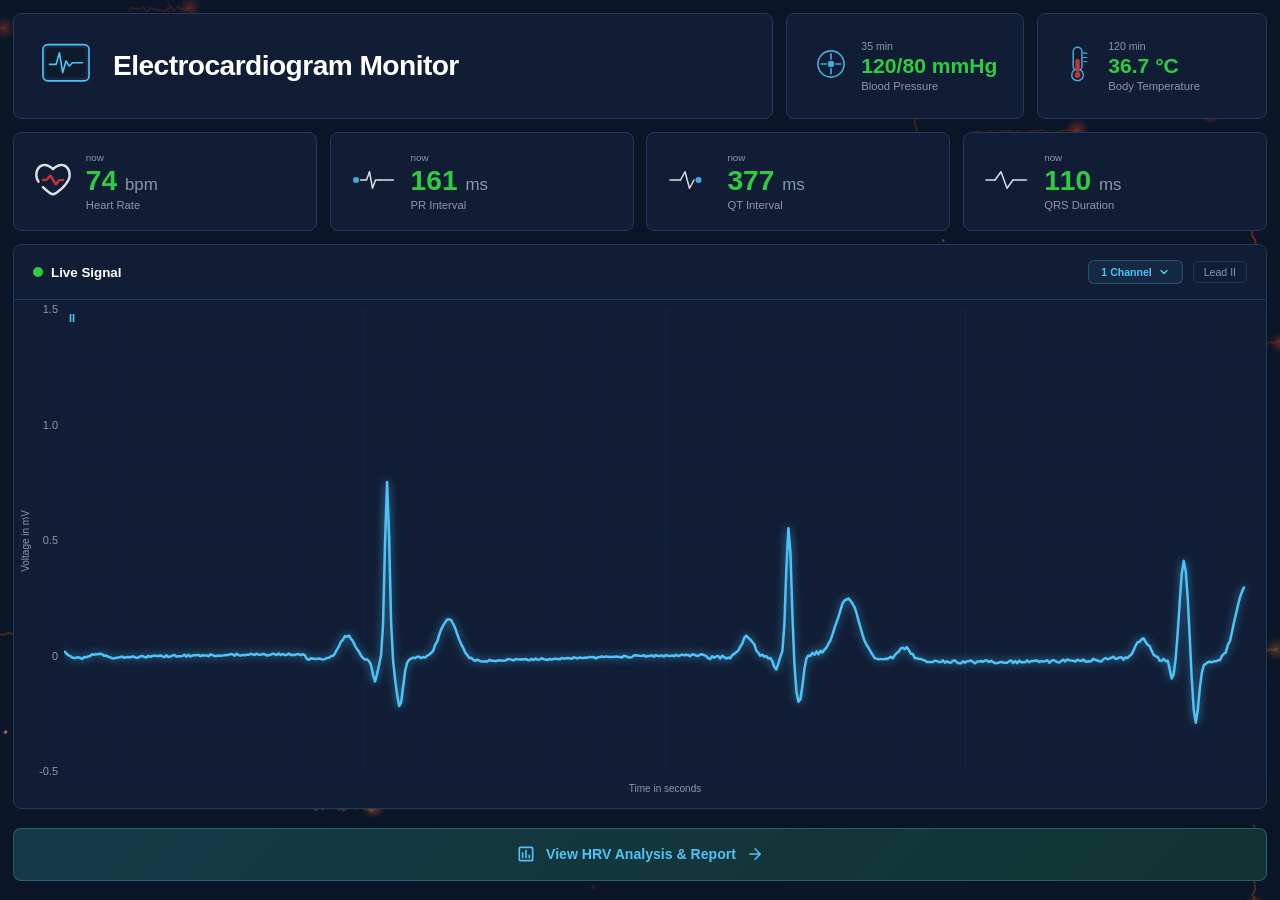
==== index.html @ 3137aad9 "initial update" ====
<!DOCTYPE html>
<html lang="en">
<head>
  <meta charset="UTF-8">
  <meta name="viewport" content="width=device-width, initial-scale=1.0">
  <title>ECG Monitor Dashboard</title>
  <link rel="stylesheet" href="css/styles.css">
</head>
<body>
  <!-- Animated electric signal background canvas -->
  <canvas id="bgCanvas"></canvas>

  <div class="dashboard">
    <!-- Header Row -->
    <div class="header-row">
      <div class="card title-card">
        <div class="title-content">
          <svg class="ecg-icon" viewBox="-2 0 68 64" width="56" height="56">
            <rect x="4" y="6" width="56" height="44" rx="6" fill="#1a2744" stroke="#4fc3f7" stroke-width="2"/>
            <rect x="8" y="10" width="48" height="36" rx="3" fill="#0d1b2a"/>
            <polyline points="12,30 20,30 24,16 28,40 32,26 36,32 40,28 48,28 52,28" fill="none" stroke="#4fc3f7" stroke-width="2" stroke-linecap="round" stroke-linejoin="round"/>
          </svg>
          <h1>Electrocardiogram Monitor</h1>
        </div>
      </div>
      <div class="card status-card bp-card">
        <div class="status-icon">
          <svg viewBox="0 0 44 44" width="36" height="36">
            <circle cx="22" cy="22" r="16" fill="none" stroke="#4fc3f7" stroke-width="2"/>
            <circle cx="22" cy="22" r="4" fill="#4fc3f7"/>
            <line x1="22" y1="10" x2="22" y2="16" stroke="#4fc3f7" stroke-width="2" stroke-linecap="round"/>
            <line x1="22" y1="28" x2="22" y2="34" stroke="#4fc3f7" stroke-width="2" stroke-linecap="round"/>
            <line x1="10" y1="22" x2="16" y2="22" stroke="#4fc3f7" stroke-width="2" stroke-linecap="round"/>
            <line x1="28" y1="22" x2="34" y2="22" stroke="#4fc3f7" stroke-width="2" stroke-linecap="round"/>
          </svg>
        </div>
        <div class="status-info">
          <span class="status-time">35 min</span>
          <span class="status-value" id="bpValue">120/80 mmHg</span>
          <span class="status-label">Blood Pressure</span>
        </div>
      </div>
      <div class="card status-card temp-card">
        <div class="status-icon">
          <svg viewBox="0 0 44 54" width="32" height="40">
            <rect x="14" y="4" width="12" height="32" rx="6" fill="none" stroke="#4fc3f7" stroke-width="2"/>
            <circle cx="20" cy="42" r="8" fill="none" stroke="#4fc3f7" stroke-width="2"/>
            <circle cx="20" cy="42" r="4" fill="#e53935"/>
            <rect x="17" y="20" width="6" height="18" rx="3" fill="#e53935"/>
            <line x1="28" y1="12" x2="33" y2="12" stroke="#4fc3f7" stroke-width="1.5" stroke-linecap="round"/>
            <line x1="28" y1="18" x2="33" y2="18" stroke="#4fc3f7" stroke-width="1.5" stroke-linecap="round"/>
            <line x1="28" y1="24" x2="33" y2="24" stroke="#4fc3f7" stroke-width="1.5" stroke-linecap="round"/>
          </svg>
        </div>
        <div class="status-info">
          <span class="status-time">120 min</span>
          <span class="status-value" id="tempValue">36.7 &deg;C</span>
          <span class="status-label">Body Temperature</span>
        </div>
      </div>
    </div>

    <!-- Metrics Row -->
    <div class="metrics-row">
      <div class="card metric-card">
        <div class="metric-icon heart">
          <?xml version="1.0" encoding="utf-8"?>
          <svg width="800px" height="800px" viewBox="0 0 24 24" fill="none" xmlns="http://www.w3.org/2000/svg">
          <path d="M18 11.9999H17.1986C16.3689 11.9999 15.9541 11.9999 15.6102 12.1946C15.2664 12.3893 15.0529 12.745 14.6261 13.4564L14.5952 13.5079C14.1976 14.1706 13.9987 14.502 13.7095 14.4965C13.4202 14.4911 13.2339 14.1525 12.8615 13.4753L11.1742 10.4075C10.8269 9.77606 10.6533 9.46034 10.3759 9.44537C10.0986 9.43039 9.892 9.72558 9.47875 10.3159L9.19573 10.7203C8.75681 11.3473 8.53734 11.6608 8.21173 11.8303C7.88612 11.9999 7.50342 11.9999 6.73803 11.9999H6" stroke="#e53935" style="fill:none;" stroke-width="1.5" stroke-linecap="round"/>
          <path d="M8.96173 18.9108L9.42605 18.3219L8.96173 18.9108ZM12 5.5006L11.4596 6.0207C11.601 6.1676 11.7961 6.2506 12 6.2506C12.2039 6.2506 12.399 6.1676 12.5404 6.0207L12 5.5006ZM15.0383 18.9109L15.5026 19.4999V19.4999L15.0383 18.9109ZM12 20.4859L12 19.7359L12 20.4859ZM2.65666 13.3964C2.87558 13.748 3.33811 13.8556 3.68974 13.6367C4.04137 13.4178 4.14895 12.9552 3.93003 12.6036L2.65666 13.3964ZM6.52969 15.7718C6.23645 15.4793 5.76158 15.4798 5.46903 15.7731C5.17649 16.0663 5.17706 16.5412 5.47031 16.8337L6.52969 15.7718ZM2.75 9.13707C2.75 6.33419 4.00722 4.59507 5.57921 3.99711C7.15546 3.39753 9.35129 3.8302 11.4596 6.0207L12.5404 4.9805C10.1489 2.49583 7.3447 1.72069 5.04591 2.59512C2.74286 3.47116 1.25 5.88785 1.25 9.13707H2.75ZM15.5026 19.4999C16.9949 18.3234 18.7837 16.7461 20.2061 14.9838C21.6126 13.2412 22.75 11.2089 22.75 9.13703H21.25C21.25 10.688 20.3777 12.3829 19.0389 14.0417C17.716 15.6807 16.0239 17.1788 14.574 18.3219L15.5026 19.4999ZM22.75 9.13703C22.75 5.88784 21.2571 3.47115 18.9541 2.59511C16.6553 1.7207 13.8511 2.49583 11.4596 4.9805L12.5404 6.0207C14.6487 3.8302 16.8445 3.39753 18.4208 3.99711C19.9928 4.59506 21.25 6.33418 21.25 9.13703H22.75ZM8.49742 19.4998C9.77172 20.5044 10.6501 21.2359 12 21.2359L12 19.7359C11.2693 19.7359 10.8157 19.4174 9.42605 18.3219L8.49742 19.4998ZM14.574 18.3219C13.1843 19.4174 12.7307 19.7359 12 19.7359L12 21.2359C13.3499 21.2359 14.2283 20.5044 15.5026 19.4999L14.574 18.3219ZM3.93003 12.6036C3.18403 11.4054 2.75 10.2312 2.75 9.13707H1.25C1.25 10.617 1.83054 12.0695 2.65666 13.3964L3.93003 12.6036ZM9.42605 18.3219C8.50908 17.599 7.49093 16.7307 6.52969 15.7718L5.47031 16.8337C6.48347 17.8445 7.54819 18.7515 8.49742 19.4998L9.42605 18.3219Z" fill="#1C274C"/>
          </svg>
        </div>
        <div class="metric-info">
          <span class="metric-time">now</span>
          <span class="metric-value" id="hrValue">74 <small>bpm</small></span>
          <span class="metric-label">Heart Rate</span>
        </div>
      </div>
      <div class="card metric-card">
        <div class="metric-icon">
          <svg viewBox="-1 0 62 32" width="48" height="24">
            <circle cx="6" cy="16" r="4" fill="#4fc3f7"/>
            <polyline points="12,16 20,16 24,5 28,27 32,16 38,16" fill="none" stroke="#fff" stroke-width="2" stroke-linecap="round" stroke-linejoin="round"/>
            <line x1="38" y1="16" x2="56" y2="16" stroke="#fff" stroke-width="2" stroke-linecap="round"/>
          </svg>
        </div>
        <div class="metric-info">
          <span class="metric-time">now</span>
          <span class="metric-value" id="prValue">158 <small>ms</small></span>
          <span class="metric-label">PR Interval</span>
        </div>
      </div>
      <div class="card metric-card">
        <div class="metric-icon">
          <svg viewBox="-1 0 62 32" width="48" height="24">
            <line x1="2" y1="16" x2="16" y2="16" stroke="#fff" stroke-width="2" stroke-linecap="round"/>
            <polyline points="16,16 22,5 28,27 34,16" fill="none" stroke="#fff" stroke-width="2" stroke-linecap="round" stroke-linejoin="round"/>
            <circle cx="40" cy="16" r="4" fill="#4fc3f7"/>
          </svg>
        </div>
        <div class="metric-info">
          <span class="metric-time">now</span>
          <span class="metric-value" id="qtValue">393 <small>ms</small></span>
          <span class="metric-label">QT Interval</span>
        </div>
      </div>
      <div class="card metric-card">
        <div class="metric-icon">
          <svg viewBox="-1 0 62 32" width="48" height="24">
            <line x1="2" y1="16" x2="14" y2="16" stroke="#fff" stroke-width="2" stroke-linecap="round"/>
            <polyline points="14,16 22,5 30,27 38,16" fill="none" stroke="#fff" stroke-width="2" stroke-linecap="round" stroke-linejoin="round"/>
            <line x1="38" y1="16" x2="56" y2="16" stroke="#fff" stroke-width="2" stroke-linecap="round"/>
          </svg>
        </div>
        <div class="metric-info">
          <span class="metric-time">now</span>
          <span class="metric-value" id="qrsValue">111 <small>ms</small></span>
          <span class="metric-label">QRS Duration</span>
        </div>
      </div>
    </div>

    <!-- Live Signal Chart -->
    <div class="card chart-card">
      <div class="chart-header">
        <div class="chart-title">
          <span class="live-dot"></span>
          <span>Live Signal</span>
        </div>
        <div class="chart-header-right">
          <div class="channel-selector" id="channelSelector">
            <button class="channel-btn" id="channelBtn">
              <span id="channelLabel">1 Channel</span>
              <svg viewBox="0 0 16 16" width="12" height="12">
                <path d="M4 6l4 4 4-4" fill="none" stroke="currentColor" stroke-width="2" stroke-linecap="round" stroke-linejoin="round"/>
              </svg>
            </button>
            <div class="channel-dropdown" id="channelDropdown">
              <button class="channel-option active" data-channels="1">1 Channel</button>
              <button class="channel-option" data-channels="3">3 Channels</button>
              <button class="channel-option" data-channels="6">6 Channels</button>
            </div>
          </div>
          <span class="chart-lead" id="chartLead">Lead II</span>
        </div>
      </div>
      <div class="chart-container">
        <canvas id="ecgCanvas"></canvas>
      </div>
    </div>

    <!-- Footer with HRV Report Link -->
    <div class="footer-row">
      <a href="hrv-report.html" class="hrv-link" id="hrvLink">
        <svg viewBox="0 0 24 24" width="20" height="20">
          <path d="M9 17H7v-7h2v7zm4 0h-2V7h2v10zm4 0h-2v-4h2v4zm2 2H5V5h14v14zm0-16H5a2 2 0 00-2 2v14a2 2 0 002 2h14a2 2 0 002-2V5a2 2 0 00-2-2z" fill="currentColor"/>
        </svg>
        View HRV Analysis &amp; Report
        <svg viewBox="0 0 24 24" width="18" height="18" class="arrow-icon">
          <path d="M5 12h14m-7-7l7 7-7 7" fill="none" stroke="currentColor" stroke-width="2" stroke-linecap="round" stroke-linejoin="round"/>
        </svg>
      </a>
    </div>
  </div>

  <script src="js/app.js"></script>
</body>
</html>
---- css/styles.css ----
/* ===== Reset & Base ===== */
*, *::before, *::after {
  margin: 0;
  padding: 0;
  box-sizing: border-box;
}

:root {
  --bg-primary: #0a1628;
  --bg-card: #111d35;
  --bg-card-hover: #162241;
  --border-color: #1e3a5f;
  --text-primary: #ffffff;
  --text-secondary: #8899aa;
  --accent-green: #2ecc40;
  --accent-cyan: #4fc3f7;
  --accent-red: #e53935;
  --accent-orange: #ff6d00;
  --signal-color: #e64a19;
  --value-color: #2ecc40;
  --gutter: clamp(8px, 1vw, 16px);
}

html {
  font-size: clamp(13px, 1.1vw, 16px);
}

body {
  font-family: 'Segoe UI', -apple-system, BlinkMacSystemFont, 'Helvetica Neue', Arial, sans-serif;
  background: var(--bg-primary);
  color: var(--text-primary);
  min-height: 100vh;
  overflow-x: hidden;
  position: relative;
}

/* ===== Background Canvas ===== */
#bgCanvas {
  position: fixed;
  top: 0;
  left: 0;
  width: 100%;
  height: 100%;
  z-index: 0;
  pointer-events: none;
}

/* ===== Dashboard Layout ===== */
.dashboard {
  position: relative;
  z-index: 1;
  max-width: 1440px;
  width: 100%;
  margin: 0 auto;
  padding: var(--gutter);
  height: 100vh;
  display: flex;
  flex-direction: column;
  gap: var(--gutter);
  overflow: hidden;
}

/* ===== Card Base ===== */
.card {
  background: var(--bg-card);
  border: 1px solid var(--border-color);
  border-radius: 8px;
  transition: background 0.3s ease, border-color 0.3s ease;
}

.card:hover {
  background: var(--bg-card-hover);
  border-color: #2a4a6f;
}

/* ===== Header Row ===== */
.header-row {
  display: grid;
  grid-template-columns: 1fr auto auto;
  gap: var(--gutter);
  align-items: stretch;
}

.title-card {
  padding: clamp(12px, 2vw, 24px);
  display: flex;
  align-items: center;
}

.title-content {
  display: flex;
  align-items: center;
  gap: clamp(10px, 1.5vw, 20px);
}

.title-content h1 {
  font-size: clamp(1.1rem, 2.2vw, 2rem);
  font-weight: 600;
  letter-spacing: -0.02em;
  white-space: nowrap;
}

.ecg-icon {
  flex-shrink: 0;
}

/* Status Cards */
.status-card {
  padding: clamp(10px, 1.5vw, 20px) clamp(14px, 2vw, 28px);
  display: flex;
  align-items: center;
  gap: clamp(8px, 1vw, 16px);
  min-width: clamp(180px, 18vw, 260px);
}

.status-icon {
  flex-shrink: 0;
  opacity: 0.85;
}

.status-info {
  display: flex;
  flex-direction: column;
  gap: 2px;
}

.status-time {
  font-size: 0.75rem;
  color: var(--text-secondary);
}

.status-value {
  font-size: clamp(1rem, 1.8vw, 1.5rem);
  font-weight: 700;
  color: var(--value-color);
  font-variant-numeric: tabular-nums;
}

.status-label {
  font-size: 0.8rem;
  color: var(--text-secondary);
  font-weight: 500;
}

/* ===== Metrics Row ===== */
.metrics-row {
  display: grid;
  grid-template-columns: repeat(4, 1fr);
  gap: var(--gutter);
}

.metric-card {
  padding: clamp(12px, 1.5vw, 20px);
  display: flex;
  align-items: center;
  gap: clamp(8px, 1vw, 16px);
}

.metric-icon {
  flex-shrink: 0;
  opacity: 0.85;
}

.metric-info {
  display: flex;
  flex-direction: column;
  gap: 2px;
  min-width: 0;
}

.metric-time {
  font-size: 0.7rem;
  color: var(--text-secondary);
}

.metric-value {
  font-size: clamp(1.2rem, 2.2vw, 2rem);
  font-weight: 700;
  color: var(--value-color);
  font-variant-numeric: tabular-nums;
  white-space: nowrap;
  transition: color 0.3s ease;
}

.metric-value small {
  font-size: 0.6em;
  font-weight: 500;
  color: var(--text-secondary);
}

.metric-label {
  font-size: 0.8rem;
  color: var(--text-secondary);
  font-weight: 500;
}

/* Value flash animation */
.metric-value.flash {
  color: #fff;
}

/* ===== Chart Card ===== */
.chart-card {
  flex: 1 1 0%;
  display: flex;
  flex-direction: column;
  min-height: 200px;
  overflow: hidden;
}

.chart-header {
  display: flex;
  justify-content: space-between;
  align-items: center;
  padding: clamp(10px, 1.2vw, 16px) clamp(14px, 1.5vw, 20px);
  border-bottom: 1px solid var(--border-color);
}

.chart-title {
  display: flex;
  align-items: center;
  gap: 8px;
  font-weight: 600;
  font-size: 0.95rem;
}

.live-dot {
  width: 10px;
  height: 10px;
  background: var(--accent-green);
  border-radius: 50%;
  animation: pulse-dot 1.5s ease-in-out infinite;
}

@keyframes pulse-dot {
  0%, 100% { opacity: 1; box-shadow: 0 0 0 0 rgba(46, 204, 64, 0.5); }
  50% { opacity: 0.7; box-shadow: 0 0 0 6px rgba(46, 204, 64, 0); }
}

.chart-header-right {
  display: flex;
  align-items: center;
  gap: 10px;
}

.chart-lead {
  font-size: 0.75rem;
  color: var(--text-secondary);
  padding: 4px 10px;
  border: 1px solid var(--border-color);
  border-radius: 4px;
  font-weight: 500;
}

/* Channel Selector */
.channel-selector {
  position: relative;
}

.channel-btn {
  display: inline-flex;
  align-items: center;
  gap: 6px;
  padding: 5px 12px;
  background: rgba(79, 195, 247, 0.08);
  border: 1px solid rgba(79, 195, 247, 0.25);
  border-radius: 6px;
  color: var(--accent-cyan);
  font-size: 0.75rem;
  font-weight: 600;
  cursor: pointer;
  transition: all 0.2s ease;
  font-family: inherit;
}

.channel-btn:hover {
  background: rgba(79, 195, 247, 0.16);
  border-color: var(--accent-cyan);
}

.channel-dropdown {
  display: none;
  position: absolute;
  top: calc(100% + 4px);
  right: 0;
  background: #1a2a48;
  border: 1px solid var(--accent-cyan);
  border-radius: 6px;
  overflow: hidden;
  z-index: 50;
  box-shadow: 0 8px 24px rgba(0, 0, 0, 0.4);
  min-width: 130px;
}

.channel-dropdown.open {
  display: block;
}

.channel-option {
  display: block;
  width: 100%;
  padding: 8px 14px;
  background: transparent;
  border: none;
  color: var(--text-secondary);
  font-size: 0.78rem;
  font-weight: 500;
  text-align: left;
  cursor: pointer;
  transition: all 0.15s ease;
  font-family: inherit;
}

.channel-option:hover {
  background: rgba(79, 195, 247, 0.12);
  color: var(--text-primary);
}

.channel-option.active {
  color: var(--accent-cyan);
  background: rgba(79, 195, 247, 0.08);
}

/* Chart Container */
.chart-container {
  position: relative;
  flex: 1 1 0%;
  min-height: 0;
  overflow: hidden;
}

#ecgCanvas {
  display: block;
}

/* ===== Footer / HRV Link ===== */
.footer-row {
  display: flex;
  justify-content: center;
  padding: clamp(4px, 0.5vw, 8px) 0;
}

.hrv-link {
  display: inline-flex;
  align-items: center;
  gap: 10px;
  padding: clamp(10px, 1.2vw, 16px) clamp(20px, 3vw, 36px);
  background: linear-gradient(135deg, rgba(79, 195, 247, 0.12), rgba(46, 204, 64, 0.08));
  border: 1px solid rgba(79, 195, 247, 0.3);
  border-radius: 8px;
  color: var(--accent-cyan);
  text-decoration: none;
  font-weight: 600;
  font-size: clamp(0.85rem, 1.1vw, 1rem);
  transition: all 0.3s ease;
}

.hrv-link:hover {
  background: linear-gradient(135deg, rgba(79, 195, 247, 0.22), rgba(46, 204, 64, 0.15));
  border-color: var(--accent-cyan);
  box-shadow: 0 4px 20px rgba(79, 195, 247, 0.2);
}


.hrv-link .arrow-icon {
  transition: transform 0.3s ease;
}

.hrv-link:hover .arrow-icon {
  transform: translateX(4px);
}

/* ===== Responsive ===== */

/* Tablet */
@media (max-width: 1024px) {
  .header-row {
    grid-template-columns: 1fr;
  }

  .header-row .status-card {
    min-width: unset;
  }

  .header-row {
    grid-template-columns: 1fr 1fr;
  }

  .title-card {
    grid-column: 1 / -1;
  }

  .metrics-row {
    grid-template-columns: repeat(2, 1fr);
  }
}

/* Mobile */
@media (max-width: 600px) {
  .header-row {
    grid-template-columns: 1fr;
  }

  .title-card {
    grid-column: auto;
  }

  .metrics-row {
    grid-template-columns: 1fr 1fr;
  }

  .title-content h1 {
    font-size: 1.1rem;
  }

  .chart-container {
    min-height: 180px;
  }
}
.metric-icon.heart svg path{
  fill:#fff;
}
.metric-icon.heart svg{
  width: 40px;
  height: 40px;
}
.hrv-link{
  width: 100%;
  display: flex;
  align-items: center;
  justify-content: center;
  background-color: #0E2630;
}
@media (max-width: 1200px){
  .dashboard{
    min-height: 100vh!important;
    height: auto!important;
  }
}
@media (max-width: 400px) {
  .metrics-row {
    grid-template-columns: 1fr;
  }
}
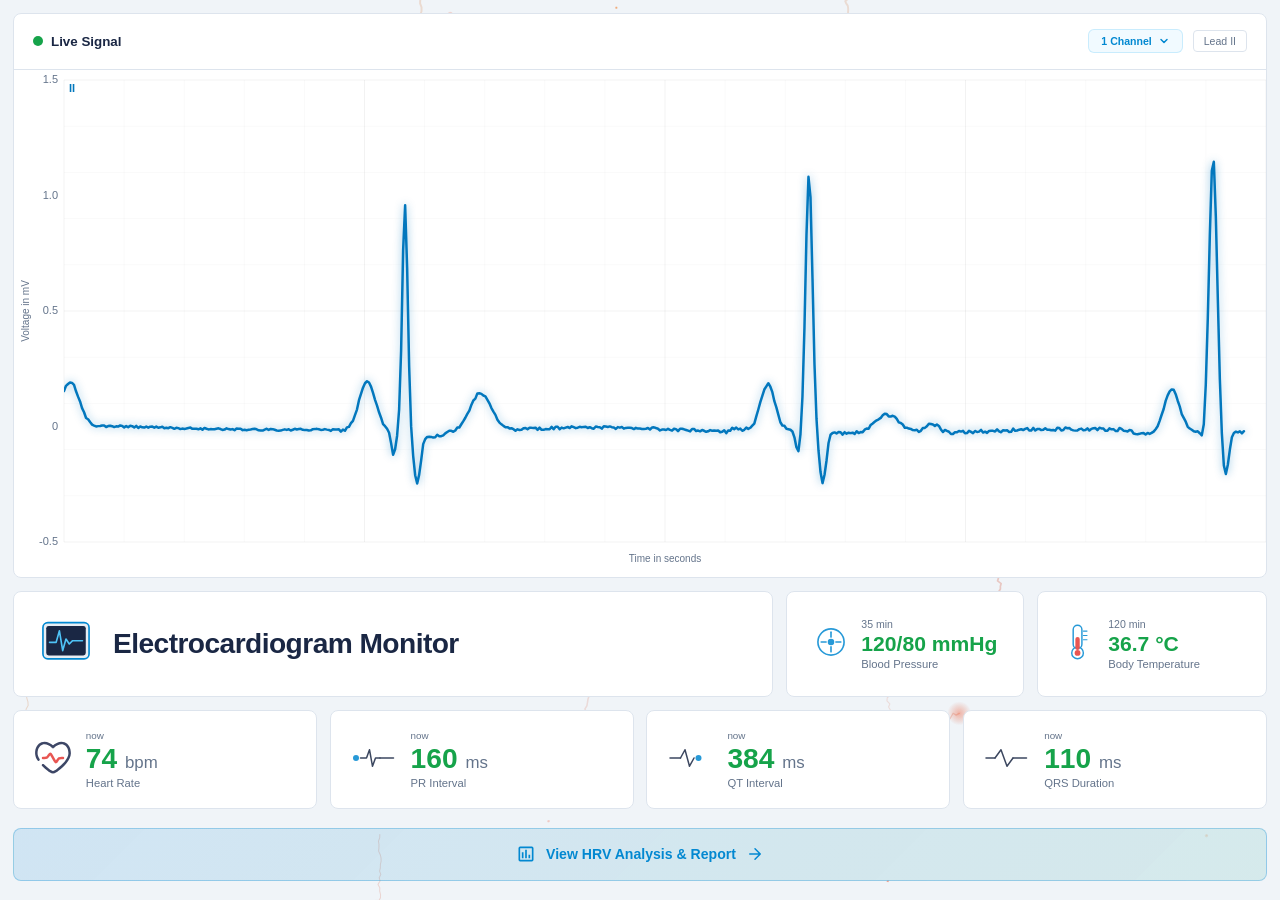
==== commit faa2f05b: "Light theme,bug fixes and position replacement" ====
--- a/index.html
+++ b/index.html
@@ -11,116 +11,7 @@
   <canvas id="bgCanvas"></canvas>
 
   <div class="dashboard">
-    <!-- Header Row -->
-    <div class="header-row">
-      <div class="card title-card">
-        <div class="title-content">
-          <svg class="ecg-icon" viewBox="-2 0 68 64" width="56" height="56">
-            <rect x="4" y="6" width="56" height="44" rx="6" fill="#1a2744" stroke="#4fc3f7" stroke-width="2"/>
-            <rect x="8" y="10" width="48" height="36" rx="3" fill="#0d1b2a"/>
-            <polyline points="12,30 20,30 24,16 28,40 32,26 36,32 40,28 48,28 52,28" fill="none" stroke="#4fc3f7" stroke-width="2" stroke-linecap="round" stroke-linejoin="round"/>
-          </svg>
-          <h1>Electrocardiogram Monitor</h1>
-        </div>
-      </div>
-      <div class="card status-card bp-card">
-        <div class="status-icon">
-          <svg viewBox="0 0 44 44" width="36" height="36">
-            <circle cx="22" cy="22" r="16" fill="none" stroke="#4fc3f7" stroke-width="2"/>
-            <circle cx="22" cy="22" r="4" fill="#4fc3f7"/>
-            <line x1="22" y1="10" x2="22" y2="16" stroke="#4fc3f7" stroke-width="2" stroke-linecap="round"/>
-            <line x1="22" y1="28" x2="22" y2="34" stroke="#4fc3f7" stroke-width="2" stroke-linecap="round"/>
-            <line x1="10" y1="22" x2="16" y2="22" stroke="#4fc3f7" stroke-width="2" stroke-linecap="round"/>
-            <line x1="28" y1="22" x2="34" y2="22" stroke="#4fc3f7" stroke-width="2" stroke-linecap="round"/>
-          </svg>
-        </div>
-        <div class="status-info">
-          <span class="status-time">35 min</span>
-          <span class="status-value" id="bpValue">120/80 mmHg</span>
-          <span class="status-label">Blood Pressure</span>
-        </div>
-      </div>
-      <div class="card status-card temp-card">
-        <div class="status-icon">
-          <svg viewBox="0 0 44 54" width="32" height="40">
-            <rect x="14" y="4" width="12" height="32" rx="6" fill="none" stroke="#4fc3f7" stroke-width="2"/>
-            <circle cx="20" cy="42" r="8" fill="none" stroke="#4fc3f7" stroke-width="2"/>
-            <circle cx="20" cy="42" r="4" fill="#e53935"/>
-            <rect x="17" y="20" width="6" height="18" rx="3" fill="#e53935"/>
-            <line x1="28" y1="12" x2="33" y2="12" stroke="#4fc3f7" stroke-width="1.5" stroke-linecap="round"/>
-            <line x1="28" y1="18" x2="33" y2="18" stroke="#4fc3f7" stroke-width="1.5" stroke-linecap="round"/>
-            <line x1="28" y1="24" x2="33" y2="24" stroke="#4fc3f7" stroke-width="1.5" stroke-linecap="round"/>
-          </svg>
-        </div>
-        <div class="status-info">
-          <span class="status-time">120 min</span>
-          <span class="status-value" id="tempValue">36.7 &deg;C</span>
-          <span class="status-label">Body Temperature</span>
-        </div>
-      </div>
-    </div>
-
-    <!-- Metrics Row -->
-    <div class="metrics-row">
-      <div class="card metric-card">
-        <div class="metric-icon heart">
-          <?xml version="1.0" encoding="utf-8"?>
-          <svg width="800px" height="800px" viewBox="0 0 24 24" fill="none" xmlns="http://www.w3.org/2000/svg">
-          <path d="M18 11.9999H17.1986C16.3689 11.9999 15.9541 11.9999 15.6102 12.1946C15.2664 12.3893 15.0529 12.745 14.6261 13.4564L14.5952 13.5079C14.1976 14.1706 13.9987 14.502 13.7095 14.4965C13.4202 14.4911 13.2339 14.1525 12.8615 13.4753L11.1742 10.4075C10.8269 9.77606 10.6533 9.46034 10.3759 9.44537C10.0986 9.43039 9.892 9.72558 9.47875 10.3159L9.19573 10.7203C8.75681 11.3473 8.53734 11.6608 8.21173 11.8303C7.88612 11.9999 7.50342 11.9999 6.73803 11.9999H6" stroke="#e53935" style="fill:none;" stroke-width="1.5" stroke-linecap="round"/>
-          <path d="M8.96173 18.9108L9.42605 18.3219L8.96173 18.9108ZM12 5.5006L11.4596 6.0207C11.601 6.1676 11.7961 6.2506 12 6.2506C12.2039 6.2506 12.399 6.1676 12.5404 6.0207L12 5.5006ZM15.0383 18.9109L15.5026 19.4999V19.4999L15.0383 18.9109ZM12 20.4859L12 19.7359L12 20.4859ZM2.65666 13.3964C2.87558 13.748 3.33811 13.8556 3.68974 13.6367C4.04137 13.4178 4.14895 12.9552 3.93003 12.6036L2.65666 13.3964ZM6.52969 15.7718C6.23645 15.4793 5.76158 15.4798 5.46903 15.7731C5.17649 16.0663 5.17706 16.5412 5.47031 16.8337L6.52969 15.7718ZM2.75 9.13707C2.75 6.33419 4.00722 4.59507 5.57921 3.99711C7.15546 3.39753 9.35129 3.8302 11.4596 6.0207L12.5404 4.9805C10.1489 2.49583 7.3447 1.72069 5.04591 2.59512C2.74286 3.47116 1.25 5.88785 1.25 9.13707H2.75ZM15.5026 19.4999C16.9949 18.3234 18.7837 16.7461 20.2061 14.9838C21.6126 13.2412 22.75 11.2089 22.75 9.13703H21.25C21.25 10.688 20.3777 12.3829 19.0389 14.0417C17.716 15.6807 16.0239 17.1788 14.574 18.3219L15.5026 19.4999ZM22.75 9.13703C22.75 5.88784 21.2571 3.47115 18.9541 2.59511C16.6553 1.7207 13.8511 2.49583 11.4596 4.9805L12.5404 6.0207C14.6487 3.8302 16.8445 3.39753 18.4208 3.99711C19.9928 4.59506 21.25 6.33418 21.25 9.13703H22.75ZM8.49742 19.4998C9.77172 20.5044 10.6501 21.2359 12 21.2359L12 19.7359C11.2693 19.7359 10.8157 19.4174 9.42605 18.3219L8.49742 19.4998ZM14.574 18.3219C13.1843 19.4174 12.7307 19.7359 12 19.7359L12 21.2359C13.3499 21.2359 14.2283 20.5044 15.5026 19.4999L14.574 18.3219ZM3.93003 12.6036C3.18403 11.4054 2.75 10.2312 2.75 9.13707H1.25C1.25 10.617 1.83054 12.0695 2.65666 13.3964L3.93003 12.6036ZM9.42605 18.3219C8.50908 17.599 7.49093 16.7307 6.52969 15.7718L5.47031 16.8337C6.48347 17.8445 7.54819 18.7515 8.49742 19.4998L9.42605 18.3219Z" fill="#1C274C"/>
-          </svg>
-        </div>
-        <div class="metric-info">
-          <span class="metric-time">now</span>
-          <span class="metric-value" id="hrValue">74 <small>bpm</small></span>
-          <span class="metric-label">Heart Rate</span>
-        </div>
-      </div>
-      <div class="card metric-card">
-        <div class="metric-icon">
-          <svg viewBox="-1 0 62 32" width="48" height="24">
-            <circle cx="6" cy="16" r="4" fill="#4fc3f7"/>
-            <polyline points="12,16 20,16 24,5 28,27 32,16 38,16" fill="none" stroke="#fff" stroke-width="2" stroke-linecap="round" stroke-linejoin="round"/>
-            <line x1="38" y1="16" x2="56" y2="16" stroke="#fff" stroke-width="2" stroke-linecap="round"/>
-          </svg>
-        </div>
-        <div class="metric-info">
-          <span class="metric-time">now</span>
-          <span class="metric-value" id="prValue">158 <small>ms</small></span>
-          <span class="metric-label">PR Interval</span>
-        </div>
-      </div>
-      <div class="card metric-card">
-        <div class="metric-icon">
-          <svg viewBox="-1 0 62 32" width="48" height="24">
-            <line x1="2" y1="16" x2="16" y2="16" stroke="#fff" stroke-width="2" stroke-linecap="round"/>
-            <polyline points="16,16 22,5 28,27 34,16" fill="none" stroke="#fff" stroke-width="2" stroke-linecap="round" stroke-linejoin="round"/>
-            <circle cx="40" cy="16" r="4" fill="#4fc3f7"/>
-          </svg>
-        </div>
-        <div class="metric-info">
-          <span class="metric-time">now</span>
-          <span class="metric-value" id="qtValue">393 <small>ms</small></span>
-          <span class="metric-label">QT Interval</span>
-        </div>
-      </div>
-      <div class="card metric-card">
-        <div class="metric-icon">
-          <svg viewBox="-1 0 62 32" width="48" height="24">
-            <line x1="2" y1="16" x2="14" y2="16" stroke="#fff" stroke-width="2" stroke-linecap="round"/>
-            <polyline points="14,16 22,5 30,27 38,16" fill="none" stroke="#fff" stroke-width="2" stroke-linecap="round" stroke-linejoin="round"/>
-            <line x1="38" y1="16" x2="56" y2="16" stroke="#fff" stroke-width="2" stroke-linecap="round"/>
-          </svg>
-        </div>
-        <div class="metric-info">
-          <span class="metric-time">now</span>
-          <span class="metric-value" id="qrsValue">111 <small>ms</small></span>
-          <span class="metric-label">QRS Duration</span>
-        </div>
-      </div>
-    </div>
-
-    <!-- Live Signal Chart -->
+    <!-- Live Signal Chart (first element) -->
     <div class="card chart-card">
       <div class="chart-header">
         <div class="chart-title">
@@ -149,6 +40,114 @@
       </div>
     </div>
 
+    <!-- Header Row -->
+    <div class="header-row">
+      <div class="card title-card">
+        <div class="title-content">
+          <svg class="ecg-icon" viewBox="-2 0 68 64" width="56" height="56">
+            <rect x="4" y="6" width="56" height="44" rx="6" fill="#e8edf3" stroke="#0288d1" stroke-width="2"/>
+            <rect x="8" y="10" width="48" height="36" rx="3" fill="#1a2744"/>
+            <polyline points="12,30 20,30 24,16 28,40 32,26 36,32 40,28 48,28 52,28" fill="none" stroke="#4fc3f7" stroke-width="2" stroke-linecap="round" stroke-linejoin="round"/>
+          </svg>
+          <h1>Electrocardiogram Monitor</h1>
+        </div>
+      </div>
+      <div class="card status-card bp-card">
+        <div class="status-icon">
+          <svg viewBox="0 0 44 44" width="36" height="36">
+            <circle cx="22" cy="22" r="16" fill="none" stroke="#0288d1" stroke-width="2"/>
+            <circle cx="22" cy="22" r="4" fill="#0288d1"/>
+            <line x1="22" y1="10" x2="22" y2="16" stroke="#0288d1" stroke-width="2" stroke-linecap="round"/>
+            <line x1="22" y1="28" x2="22" y2="34" stroke="#0288d1" stroke-width="2" stroke-linecap="round"/>
+            <line x1="10" y1="22" x2="16" y2="22" stroke="#0288d1" stroke-width="2" stroke-linecap="round"/>
+            <line x1="28" y1="22" x2="34" y2="22" stroke="#0288d1" stroke-width="2" stroke-linecap="round"/>
+          </svg>
+        </div>
+        <div class="status-info">
+          <span class="status-time">35 min</span>
+          <span class="status-value" id="bpValue">120/80 mmHg</span>
+          <span class="status-label">Blood Pressure</span>
+        </div>
+      </div>
+      <div class="card status-card temp-card">
+        <div class="status-icon">
+          <svg viewBox="0 0 44 54" width="32" height="40">
+            <rect x="14" y="4" width="12" height="32" rx="6" fill="none" stroke="#0288d1" stroke-width="2"/>
+            <circle cx="20" cy="42" r="8" fill="none" stroke="#0288d1" stroke-width="2"/>
+            <circle cx="20" cy="42" r="4" fill="#e53935"/>
+            <rect x="17" y="20" width="6" height="18" rx="3" fill="#e53935"/>
+            <line x1="28" y1="12" x2="33" y2="12" stroke="#0288d1" stroke-width="1.5" stroke-linecap="round"/>
+            <line x1="28" y1="18" x2="33" y2="18" stroke="#0288d1" stroke-width="1.5" stroke-linecap="round"/>
+            <line x1="28" y1="24" x2="33" y2="24" stroke="#0288d1" stroke-width="1.5" stroke-linecap="round"/>
+          </svg>
+        </div>
+        <div class="status-info">
+          <span class="status-time">120 min</span>
+          <span class="status-value" id="tempValue">36.7 &deg;C</span>
+          <span class="status-label">Body Temperature</span>
+        </div>
+      </div>
+    </div>
+
+    <!-- Metrics Row -->
+    <div class="metrics-row">
+      <div class="card metric-card">
+        <div class="metric-icon heart">
+          <svg width="800px" height="800px" viewBox="0 0 24 24" fill="none" xmlns="http://www.w3.org/2000/svg">
+          <path d="M18 11.9999H17.1986C16.3689 11.9999 15.9541 11.9999 15.6102 12.1946C15.2664 12.3893 15.0529 12.745 14.6261 13.4564L14.5952 13.5079C14.1976 14.1706 13.9987 14.502 13.7095 14.4965C13.4202 14.4911 13.2339 14.1525 12.8615 13.4753L11.1742 10.4075C10.8269 9.77606 10.6533 9.46034 10.3759 9.44537C10.0986 9.43039 9.892 9.72558 9.47875 10.3159L9.19573 10.7203C8.75681 11.3473 8.53734 11.6608 8.21173 11.8303C7.88612 11.9999 7.50342 11.9999 6.73803 11.9999H6" stroke="#e53935" style="fill:none;" stroke-width="1.5" stroke-linecap="round"/>
+          <path d="M8.96173 18.9108L9.42605 18.3219L8.96173 18.9108ZM12 5.5006L11.4596 6.0207C11.601 6.1676 11.7961 6.2506 12 6.2506C12.2039 6.2506 12.399 6.1676 12.5404 6.0207L12 5.5006ZM15.0383 18.9109L15.5026 19.4999V19.4999L15.0383 18.9109ZM12 20.4859L12 19.7359L12 20.4859ZM2.65666 13.3964C2.87558 13.748 3.33811 13.8556 3.68974 13.6367C4.04137 13.4178 4.14895 12.9552 3.93003 12.6036L2.65666 13.3964ZM6.52969 15.7718C6.23645 15.4793 5.76158 15.4798 5.46903 15.7731C5.17649 16.0663 5.17706 16.5412 5.47031 16.8337L6.52969 15.7718ZM2.75 9.13707C2.75 6.33419 4.00722 4.59507 5.57921 3.99711C7.15546 3.39753 9.35129 3.8302 11.4596 6.0207L12.5404 4.9805C10.1489 2.49583 7.3447 1.72069 5.04591 2.59512C2.74286 3.47116 1.25 5.88785 1.25 9.13707H2.75ZM15.5026 19.4999C16.9949 18.3234 18.7837 16.7461 20.2061 14.9838C21.6126 13.2412 22.75 11.2089 22.75 9.13703H21.25C21.25 10.688 20.3777 12.3829 19.0389 14.0417C17.716 15.6807 16.0239 17.1788 14.574 18.3219L15.5026 19.4999ZM22.75 9.13703C22.75 5.88784 21.2571 3.47115 18.9541 2.59511C16.6553 1.7207 13.8511 2.49583 11.4596 4.9805L12.5404 6.0207C14.6487 3.8302 16.8445 3.39753 18.4208 3.99711C19.9928 4.59506 21.25 6.33418 21.25 9.13703H22.75ZM8.49742 19.4998C9.77172 20.5044 10.6501 21.2359 12 21.2359L12 19.7359C11.2693 19.7359 10.8157 19.4174 9.42605 18.3219L8.49742 19.4998ZM14.574 18.3219C13.1843 19.4174 12.7307 19.7359 12 19.7359L12 21.2359C13.3499 21.2359 14.2283 20.5044 15.5026 19.4999L14.574 18.3219ZM3.93003 12.6036C3.18403 11.4054 2.75 10.2312 2.75 9.13707H1.25C1.25 10.617 1.83054 12.0695 2.65666 13.3964L3.93003 12.6036ZM9.42605 18.3219C8.50908 17.599 7.49093 16.7307 6.52969 15.7718L5.47031 16.8337C6.48347 17.8445 7.54819 18.7515 8.49742 19.4998L9.42605 18.3219Z" fill="#1C274C"/>
+          </svg>
+        </div>
+        <div class="metric-info">
+          <span class="metric-time">now</span>
+          <span class="metric-value" id="hrValue">74 <small>bpm</small></span>
+          <span class="metric-label">Heart Rate</span>
+        </div>
+      </div>
+      <div class="card metric-card">
+        <div class="metric-icon">
+          <svg viewBox="-1 0 62 32" width="48" height="24">
+            <circle cx="6" cy="16" r="4" fill="#0288d1"/>
+            <polyline points="12,16 20,16 24,5 28,27 32,16 38,16" fill="none" stroke="#1a2744" stroke-width="2" stroke-linecap="round" stroke-linejoin="round"/>
+            <line x1="38" y1="16" x2="56" y2="16" stroke="#1a2744" stroke-width="2" stroke-linecap="round"/>
+          </svg>
+        </div>
+        <div class="metric-info">
+          <span class="metric-time">now</span>
+          <span class="metric-value" id="prValue">158 <small>ms</small></span>
+          <span class="metric-label">PR Interval</span>
+        </div>
+      </div>
+      <div class="card metric-card">
+        <div class="metric-icon">
+          <svg viewBox="-1 0 62 32" width="48" height="24">
+            <line x1="2" y1="16" x2="16" y2="16" stroke="#1a2744" stroke-width="2" stroke-linecap="round"/>
+            <polyline points="16,16 22,5 28,27 34,16" fill="none" stroke="#1a2744" stroke-width="2" stroke-linecap="round" stroke-linejoin="round"/>
+            <circle cx="40" cy="16" r="4" fill="#0288d1"/>
+          </svg>
+        </div>
+        <div class="metric-info">
+          <span class="metric-time">now</span>
+          <span class="metric-value" id="qtValue">393 <small>ms</small></span>
+          <span class="metric-label">QT Interval</span>
+        </div>
+      </div>
+      <div class="card metric-card">
+        <div class="metric-icon">
+          <svg viewBox="-1 0 62 32" width="48" height="24">
+            <line x1="2" y1="16" x2="14" y2="16" stroke="#1a2744" stroke-width="2" stroke-linecap="round"/>
+            <polyline points="14,16 22,5 30,27 38,16" fill="none" stroke="#1a2744" stroke-width="2" stroke-linecap="round" stroke-linejoin="round"/>
+            <line x1="38" y1="16" x2="56" y2="16" stroke="#1a2744" stroke-width="2" stroke-linecap="round"/>
+          </svg>
+        </div>
+        <div class="metric-info">
+          <span class="metric-time">now</span>
+          <span class="metric-value" id="qrsValue">111 <small>ms</small></span>
+          <span class="metric-label">QRS Duration</span>
+        </div>
+      </div>
+    </div>
+
     <!-- Footer with HRV Report Link -->
     <div class="footer-row">
       <a href="hrv-report.html" class="hrv-link" id="hrvLink">
--- a/css/styles.css
+++ b/css/styles.css
@@ -6,18 +6,18 @@
 }
 
 :root {
-  --bg-primary: #0a1628;
-  --bg-card: #111d35;
-  --bg-card-hover: #162241;
-  --border-color: #1e3a5f;
-  --text-primary: #ffffff;
-  --text-secondary: #8899aa;
-  --accent-green: #2ecc40;
-  --accent-cyan: #4fc3f7;
-  --accent-red: #e53935;
-  --accent-orange: #ff6d00;
+  --bg-primary: #f0f4f8;
+  --bg-card: #ffffff;
+  --bg-card-hover: #f8fafc;
+  --border-color: #dde4ed;
+  --text-primary: #1a2744;
+  --text-secondary: #64748b;
+  --accent-green: #16a34a;
+  --accent-cyan: #0288d1;
+  --accent-red: #dc2626;
+  --accent-orange: #ea580c;
   --signal-color: #e64a19;
-  --value-color: #2ecc40;
+  --value-color: #16a34a;
   --gutter: clamp(8px, 1vw, 16px);
 }
 
@@ -70,7 +70,7 @@
 
 .card:hover {
   background: var(--bg-card-hover);
-  border-color: #2a4a6f;
+  border-color: #c5d1de;
 }
 
 /* ===== Header Row ===== */
@@ -196,7 +196,7 @@
 
 /* Value flash animation */
 .metric-value.flash {
-  color: #fff;
+  color: var(--accent-cyan);
 }
 
 /* ===== Chart Card ===== */
@@ -283,12 +283,12 @@
   position: absolute;
   top: calc(100% + 4px);
   right: 0;
-  background: #1a2a48;
-  border: 1px solid var(--accent-cyan);
+  background: #ffffff;
+  border: 1px solid var(--border-color);
   border-radius: 6px;
   overflow: hidden;
   z-index: 50;
-  box-shadow: 0 8px 24px rgba(0, 0, 0, 0.4);
+  box-shadow: 0 8px 24px rgba(0, 0, 0, 0.12);
   min-width: 130px;
 }
 
@@ -345,8 +345,8 @@
   align-items: center;
   gap: 10px;
   padding: clamp(10px, 1.2vw, 16px) clamp(20px, 3vw, 36px);
-  background: linear-gradient(135deg, rgba(79, 195, 247, 0.12), rgba(46, 204, 64, 0.08));
-  border: 1px solid rgba(79, 195, 247, 0.3);
+  background: linear-gradient(135deg, rgba(2, 136, 209, 0.08), rgba(22, 163, 74, 0.06));
+  border: 1px solid rgba(2, 136, 209, 0.3);
   border-radius: 8px;
   color: var(--accent-cyan);
   text-decoration: none;
@@ -356,9 +356,10 @@
 }
 
 .hrv-link:hover {
-  background: linear-gradient(135deg, rgba(79, 195, 247, 0.22), rgba(46, 204, 64, 0.15));
+  background: linear-gradient(135deg, rgba(2, 136, 209, 0.14), rgba(22, 163, 74, 0.10));
   border-color: var(--accent-cyan);
-  box-shadow: 0 4px 20px rgba(79, 195, 247, 0.2);
+  transform: translateY(-1px);
+  box-shadow: 0 4px 20px rgba(2, 136, 209, 0.15);
 }
 
 
@@ -418,7 +419,7 @@
   }
 }
 .metric-icon.heart svg path{
-  fill:#fff;
+  fill:#1C274C;
 }
 .metric-icon.heart svg{
   width: 40px;
@@ -429,7 +430,7 @@
   display: flex;
   align-items: center;
   justify-content: center;
-  background-color: #0E2630;
+  background-color: rgba(2, 136, 209, 0.06);
 }
 @media (max-width: 1200px){
   .dashboard{
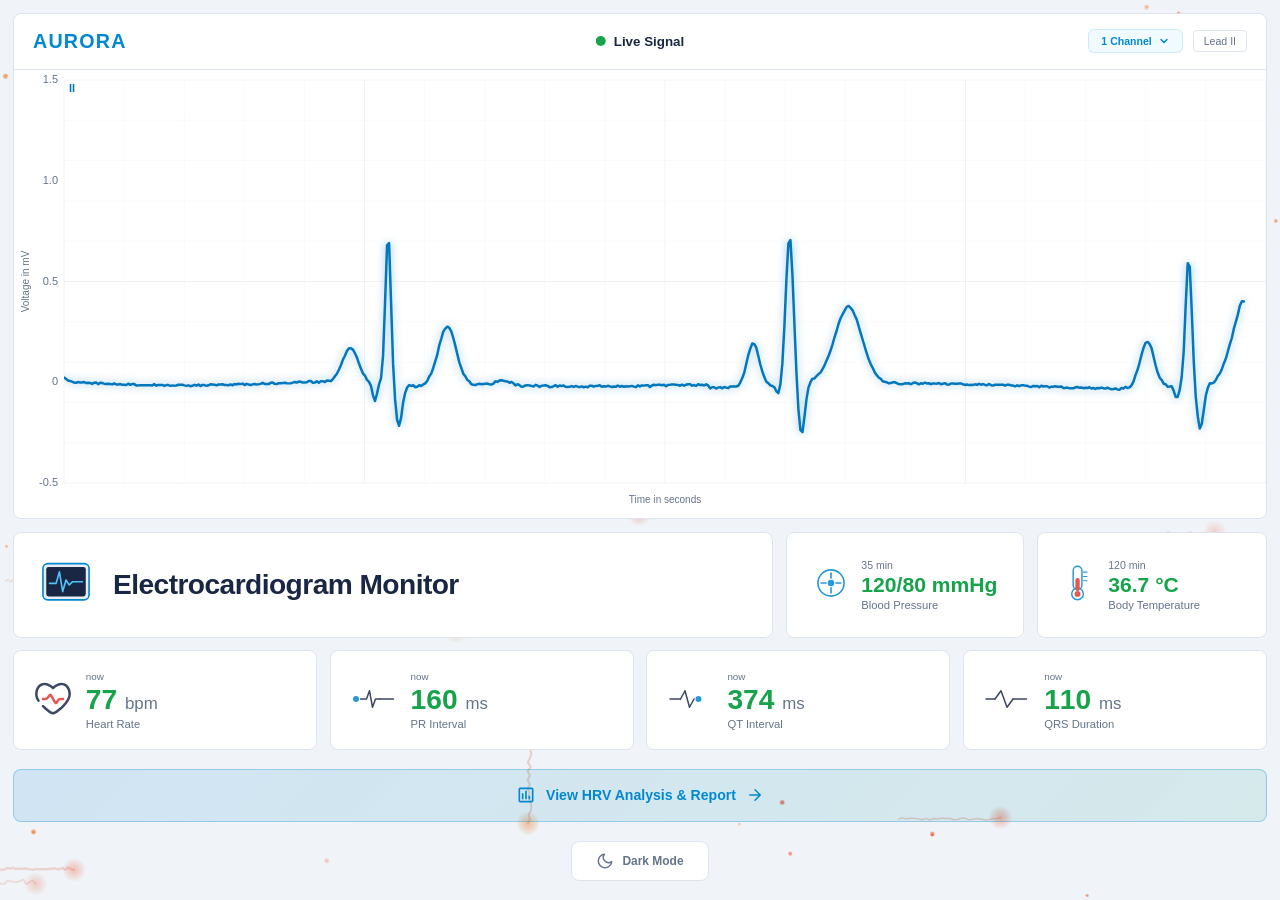
==== commit a60897e9: "dark light mode switcher + logotitle placement" ====
--- a/index.html
+++ b/index.html
@@ -14,6 +14,9 @@
     <!-- Live Signal Chart (first element) -->
     <div class="card chart-card">
       <div class="chart-header">
+        <div class="chart-header-left">
+          <span class="brand-name">Aurora</span>
+        </div>
         <div class="chart-title">
           <span class="live-dot"></span>
           <span>Live Signal</span>
@@ -160,6 +163,27 @@
         </svg>
       </a>
     </div>
+
+    <!-- Dark Mode Toggle -->
+    <div class="theme-toggle-row">
+      <button class="theme-toggle-btn" id="themeToggle">
+        <svg class="icon-sun" viewBox="0 0 24 24" width="18" height="18">
+          <circle cx="12" cy="12" r="5" fill="none" stroke="currentColor" stroke-width="2"/>
+          <line x1="12" y1="1" x2="12" y2="3" stroke="currentColor" stroke-width="2" stroke-linecap="round"/>
+          <line x1="12" y1="21" x2="12" y2="23" stroke="currentColor" stroke-width="2" stroke-linecap="round"/>
+          <line x1="4.22" y1="4.22" x2="5.64" y2="5.64" stroke="currentColor" stroke-width="2" stroke-linecap="round"/>
+          <line x1="18.36" y1="18.36" x2="19.78" y2="19.78" stroke="currentColor" stroke-width="2" stroke-linecap="round"/>
+          <line x1="1" y1="12" x2="3" y2="12" stroke="currentColor" stroke-width="2" stroke-linecap="round"/>
+          <line x1="21" y1="12" x2="23" y2="12" stroke="currentColor" stroke-width="2" stroke-linecap="round"/>
+          <line x1="4.22" y1="19.78" x2="5.64" y2="18.36" stroke="currentColor" stroke-width="2" stroke-linecap="round"/>
+          <line x1="18.36" y1="5.64" x2="19.78" y2="4.22" stroke="currentColor" stroke-width="2" stroke-linecap="round"/>
+        </svg>
+        <svg class="icon-moon" viewBox="0 0 24 24" width="18" height="18">
+          <path d="M21 12.79A9 9 0 1111.21 3 7 7 0 0021 12.79z" fill="none" stroke="currentColor" stroke-width="2" stroke-linecap="round" stroke-linejoin="round"/>
+        </svg>
+        <span id="themeLabel">Dark Mode</span>
+      </button>
+    </div>
   </div>
 
   <script src="js/app.js"></script>
--- a/css/styles.css
+++ b/css/styles.css
@@ -53,7 +53,7 @@
   width: 100%;
   margin: 0 auto;
   padding: var(--gutter);
-  height: 100vh;
+  min-height: 100vh;
   display: flex;
   flex-direction: column;
   gap: var(--gutter);
@@ -214,6 +214,20 @@
   align-items: center;
   padding: clamp(10px, 1.2vw, 16px) clamp(14px, 1.5vw, 20px);
   border-bottom: 1px solid var(--border-color);
+}
+
+.chart-header-left {
+  display: flex;
+  align-items: center;
+  min-width: 120px;
+}
+
+.brand-name {
+  font-size: clamp(1.1rem, 1.8vw, 1.4rem);
+  font-weight: 700;
+  letter-spacing: 0.06em;
+  color: var(--accent-cyan);
+  text-transform: uppercase;
 }
 
 .chart-title {
@@ -373,6 +387,11 @@
 
 /* ===== Responsive ===== */
 
+.chart-title{
+  position: absolute;
+  left:50%;
+  transform:translateX(-50%);
+}
 /* Tablet */
 @media (max-width: 1024px) {
   .header-row {
@@ -398,6 +417,21 @@
 
 /* Mobile */
 @media (max-width: 600px) {
+  .chart-title{
+    position: static;
+    margin-left: -8px;
+    transform:translate(0px);  
+  }
+  .chart-header{
+    flex-direction: column;
+    align-items: center;
+  }
+  .chart-header-left{
+    min-width: 0px;
+  }
+  .chart-header{
+    gap:8px;
+  }
   .header-row {
     grid-template-columns: 1fr;
   }
@@ -418,6 +452,157 @@
     min-height: 180px;
   }
 }
+/* ===== Theme Toggle Button ===== */
+.theme-toggle-row {
+  display: flex;
+  justify-content: center;
+  padding: clamp(4px, 0.5vw, 8px) 0;
+  padding-top: 0px;
+}
+
+.theme-toggle-btn {
+  display: inline-flex;
+  align-items: center;
+  gap: 8px;
+  padding: 10px 24px;
+  background: var(--bg-card);
+  border: 1px solid var(--border-color);
+  border-radius: 8px;
+  color: var(--text-secondary);
+  font-size: 0.85rem;
+  font-weight: 600;
+  cursor: pointer;
+  transition: all 0.3s ease;
+  font-family: inherit;
+}
+
+.theme-toggle-btn:hover {
+  border-color: var(--accent-cyan);
+  color: var(--accent-cyan);
+  box-shadow: 0 2px 12px rgba(2, 136, 209, 0.15);
+}
+
+/* Light mode: show moon icon, hide sun */
+.theme-toggle-btn .icon-sun { display: none; }
+.theme-toggle-btn .icon-moon { display: block; }
+
+/* Dark mode: show sun icon, hide moon */
+html[data-theme="dark"] .theme-toggle-btn .icon-sun { display: block; }
+html[data-theme="dark"] .theme-toggle-btn .icon-moon { display: none; }
+
+/* ===== Dark Mode Theme ===== */
+html[data-theme="dark"] {
+  --bg-primary: #0a1628;
+  --bg-card: #111d35;
+  --bg-card-hover: #162544;
+  --border-color: #1e3054;
+  --text-primary: #ffffff;
+  --text-secondary: #94a3b8;
+  --accent-green: #2ecc40;
+  --accent-cyan: #4fc3f7;
+  --accent-red: #ef5350;
+  --accent-orange: #ff9800;
+  --signal-color: #e64a19;
+  --value-color: #2ecc40;
+}
+
+html[data-theme="dark"] .card {
+  box-shadow: 0 2px 12px rgba(0, 0, 0, 0.3);
+}
+
+html[data-theme="dark"] .card:hover {
+  border-color: #2a4068;
+}
+
+html[data-theme="dark"] .channel-btn {
+  background: rgba(79, 195, 247, 0.12);
+  border-color: rgba(79, 195, 247, 0.3);
+}
+
+html[data-theme="dark"] .channel-dropdown {
+  background: #162544;
+  border-color: #1e3054;
+  box-shadow: 0 8px 24px rgba(0, 0, 0, 0.4);
+}
+
+html[data-theme="dark"] .channel-option:hover {
+  background: rgba(79, 195, 247, 0.15);
+  color: #ffffff;
+}
+
+html[data-theme="dark"] .channel-option.active {
+  color: var(--accent-cyan);
+  background: rgba(79, 195, 247, 0.12);
+}
+
+html[data-theme="dark"] .chart-lead {
+  border-color: #1e3054;
+  color: #94a3b8;
+}
+
+html[data-theme="dark"] .metric-value small {
+  color: #94a3b8;
+}
+
+html[data-theme="dark"] .metric-value.flash {
+  color: #4fc3f7;
+}
+
+html[data-theme="dark"] .hrv-link {
+  background: linear-gradient(135deg, rgba(79, 195, 247, 0.12), rgba(46, 204, 64, 0.08));
+  border-color: rgba(79, 195, 247, 0.35);
+  background-color: rgba(79, 195, 247, 0.08);
+}
+
+html[data-theme="dark"] .hrv-link:hover {
+  background: linear-gradient(135deg, rgba(79, 195, 247, 0.2), rgba(46, 204, 64, 0.14));
+  border-color: #4fc3f7;
+  box-shadow: 0 4px 20px rgba(79, 195, 247, 0.2);
+}
+
+html[data-theme="dark"] .theme-toggle-btn {
+  background: #162544;
+  border-color: #1e3054;
+  color: #94a3b8;
+}
+
+html[data-theme="dark"] .theme-toggle-btn:hover {
+  border-color: #4fc3f7;
+  color: #4fc3f7;
+}
+
+/* Dark mode SVG icon overrides */
+html[data-theme="dark"] .ecg-icon rect:first-child {
+  fill: #1e3054;
+  stroke: #4fc3f7;
+}
+
+html[data-theme="dark"] .ecg-icon rect:nth-child(2) {
+  fill: #0a1628;
+}
+
+html[data-theme="dark"] .status-icon svg circle,
+html[data-theme="dark"] .status-icon svg line {
+  stroke: #4fc3f7;
+}
+
+html[data-theme="dark"] .status-icon svg circle[fill="#0288d1"] {
+  fill: #4fc3f7;
+}
+
+html[data-theme="dark"] .metric-icon.heart svg path {
+  fill: #ffffff;
+}
+
+html[data-theme="dark"] .metric-icon svg line,
+html[data-theme="dark"] .metric-icon svg polyline {
+  stroke: #ffffff;
+}
+
+html[data-theme="dark"] .metric-icon svg circle[fill="#0288d1"] {
+  fill: #4fc3f7;
+}
+
 .metric-icon.heart svg path{
   fill:#1C274C;
 }
